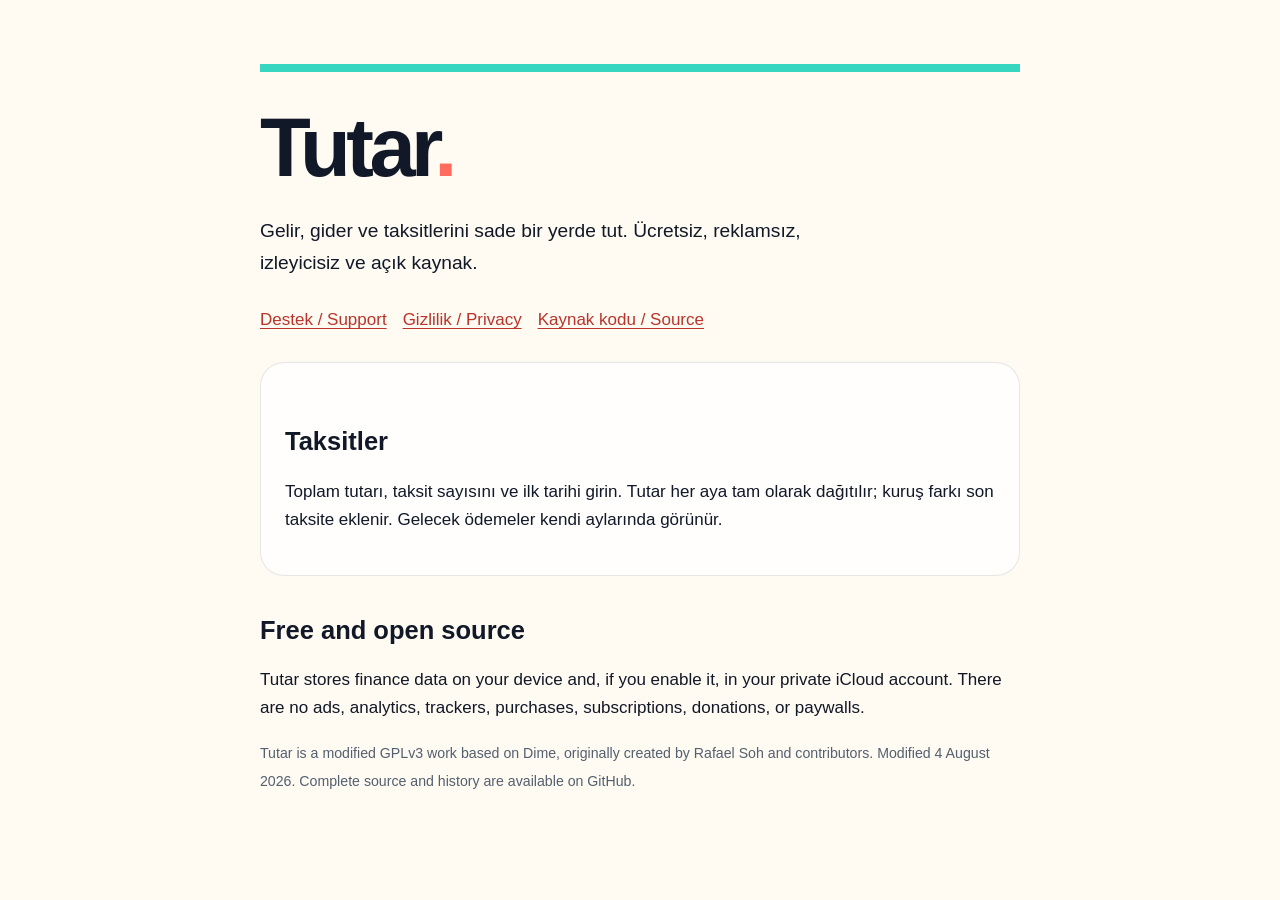
==== docs/index.html @ 29f67f0e "Tutar uygulamasını taksit ve çift dil desteğiyle oluştur" ====
<!doctype html>
<html lang="tr">
<head>
  <meta charset="utf-8">
  <meta name="viewport" content="width=device-width,initial-scale=1">
  <meta name="description" content="Tutar — ücretsiz ve açık kaynak iOS gelir, gider ve taksit takip uygulaması.">
  <title>Tutar</title>
  <link rel="stylesheet" href="style.css">
</head>
<body><main>
  <header>
    <h1>Tutar<span class="mark">.</span></h1>
    <p class="lead">Gelir, gider ve taksitlerini sade bir yerde tut. Ücretsiz, reklamsız, izleyicisiz ve açık kaynak.</p>
    <nav><a href="support.html">Destek / Support</a><a href="privacy.html">Gizlilik / Privacy</a><a href="https://github.com/furkancak1r/tutar-ios">Kaynak kodu / Source</a></nav>
  </header>
  <section class="card">
    <h2>Taksitler</h2>
    <p>Toplam tutarı, taksit sayısını ve ilk tarihi girin. Tutar her aya tam olarak dağıtılır; kuruş farkı son taksite eklenir. Gelecek ödemeler kendi aylarında görünür.</p>
  </section>
  <section lang="en">
    <h2>Free and open source</h2>
    <p>Tutar stores finance data on your device and, if you enable it, in your private iCloud account. There are no ads, analytics, trackers, purchases, subscriptions, donations, or paywalls.</p>
  </section>
  <p><small>Tutar is a modified GPLv3 work based on Dime, originally created by Rafael Soh and contributors. Modified 4 August 2026. Complete source and history are available on GitHub.</small></p>
</main></body>
</html>
---- docs/style.css ----
:root {
  color-scheme: light dark;
  --navy: #111827;
  --coral: #ff6b5e;
  --mint: #37d6c0;
  --paper: #fffaf2;
  --ink: #111827;
}

* { box-sizing: border-box; }
body {
  margin: 0;
  font: 17px/1.65 -apple-system, BlinkMacSystemFont, "Segoe UI", sans-serif;
  background: var(--paper);
  color: var(--ink);
}
main { width: min(760px, calc(100% - 40px)); margin: 0 auto; padding: 64px 0 80px; }
header { border-top: 8px solid var(--mint); padding-top: 28px; }
h1, h2 { line-height: 1.15; }
h1 { font-size: clamp(2.7rem, 9vw, 5.2rem); margin: 0; letter-spacing: -.055em; }
h2 { margin-top: 2.5rem; }
.mark { color: var(--coral); }
.lead { font-size: 1.2rem; max-width: 620px; }
.card { background: rgba(255,255,255,.72); border: 1px solid rgba(17,24,39,.1); border-radius: 24px; padding: 24px; margin: 24px 0; }
a { color: #b9342b; text-underline-offset: 3px; }
nav { display: flex; flex-wrap: wrap; gap: 16px; margin: 28px 0; }
small { color: #53606f; }
code { overflow-wrap: anywhere; }
@media (prefers-color-scheme: dark) {
  :root { --paper: #0b1220; --ink: #f7f2e9; }
  .card { background: rgba(255,255,255,.06); border-color: rgba(255,255,255,.13); }
  a { color: #ff9b90; }
  small { color: #aeb8c4; }
}
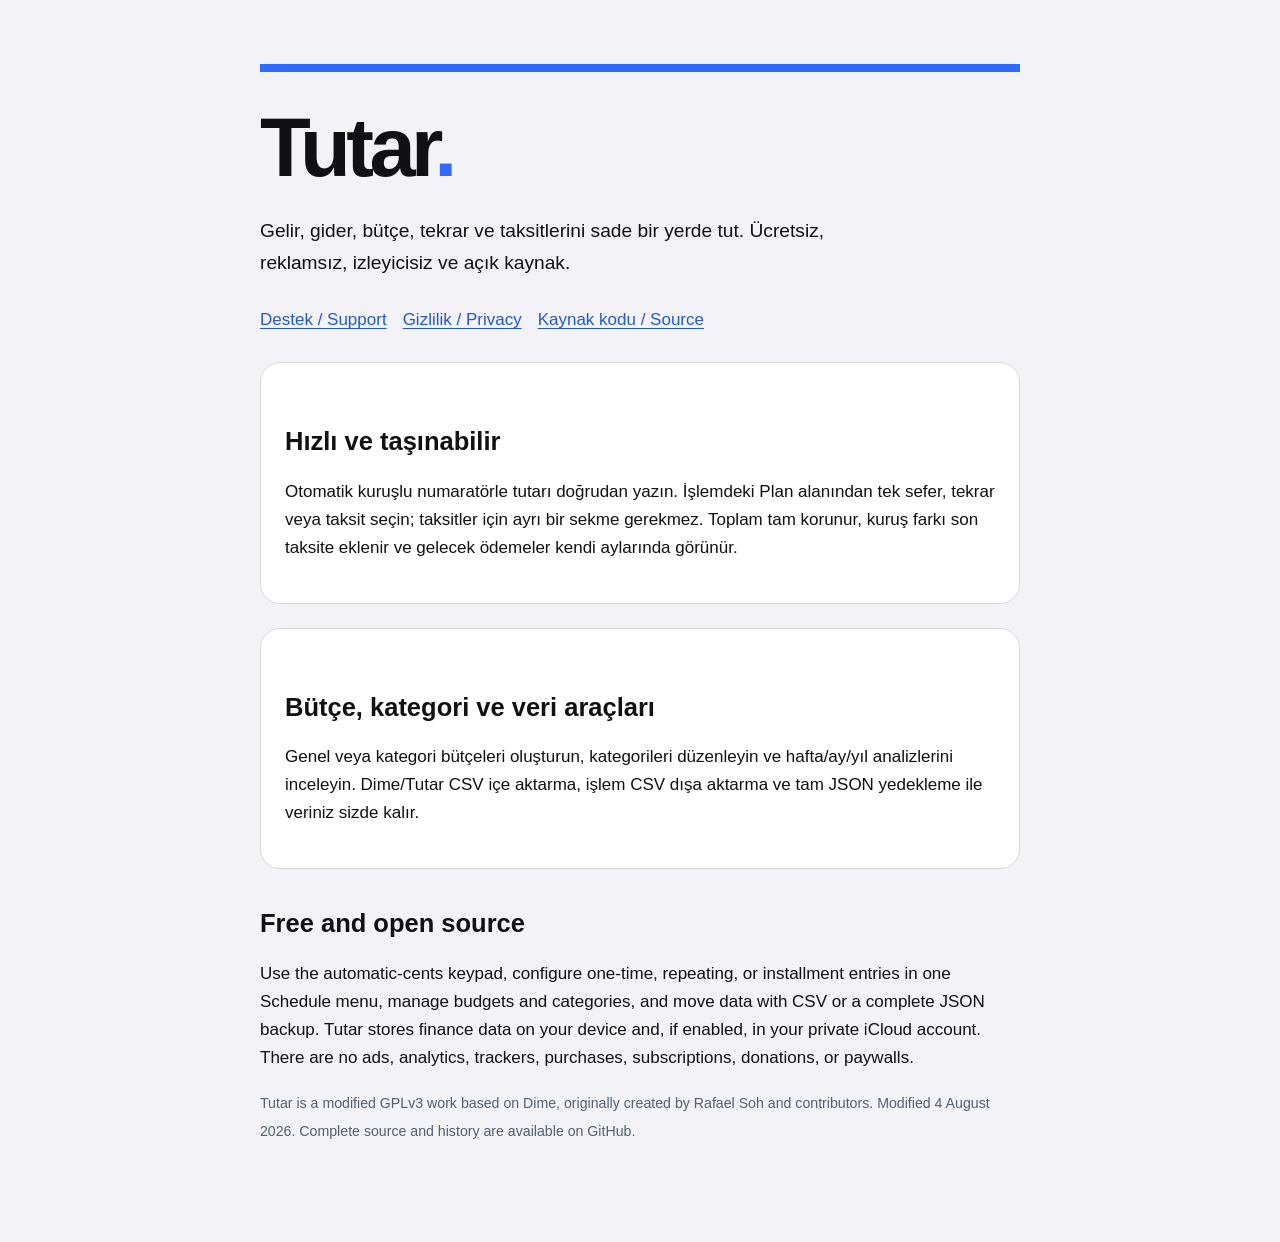
==== commit fef37ddd: "Tutar deneyimini numaratör ve veri araçlarıyla yenile" ====
--- a/docs/index.html
+++ b/docs/index.html
@@ -10,16 +10,20 @@
 <body><main>
   <header>
     <h1>Tutar<span class="mark">.</span></h1>
-    <p class="lead">Gelir, gider ve taksitlerini sade bir yerde tut. Ücretsiz, reklamsız, izleyicisiz ve açık kaynak.</p>
+    <p class="lead">Gelir, gider, bütçe, tekrar ve taksitlerini sade bir yerde tut. Ücretsiz, reklamsız, izleyicisiz ve açık kaynak.</p>
     <nav><a href="support.html">Destek / Support</a><a href="privacy.html">Gizlilik / Privacy</a><a href="https://github.com/furkancak1r/tutar-ios">Kaynak kodu / Source</a></nav>
   </header>
   <section class="card">
-    <h2>Taksitler</h2>
-    <p>Toplam tutarı, taksit sayısını ve ilk tarihi girin. Tutar her aya tam olarak dağıtılır; kuruş farkı son taksite eklenir. Gelecek ödemeler kendi aylarında görünür.</p>
+    <h2>Hızlı ve taşınabilir</h2>
+    <p>Otomatik kuruşlu numaratörle tutarı doğrudan yazın. İşlemdeki Plan alanından tek sefer, tekrar veya taksit seçin; taksitler için ayrı bir sekme gerekmez. Toplam tam korunur, kuruş farkı son taksite eklenir ve gelecek ödemeler kendi aylarında görünür.</p>
+  </section>
+  <section class="card">
+    <h2>Bütçe, kategori ve veri araçları</h2>
+    <p>Genel veya kategori bütçeleri oluşturun, kategorileri düzenleyin ve hafta/ay/yıl analizlerini inceleyin. Dime/Tutar CSV içe aktarma, işlem CSV dışa aktarma ve tam JSON yedekleme ile veriniz sizde kalır.</p>
   </section>
   <section lang="en">
     <h2>Free and open source</h2>
-    <p>Tutar stores finance data on your device and, if you enable it, in your private iCloud account. There are no ads, analytics, trackers, purchases, subscriptions, donations, or paywalls.</p>
+    <p>Use the automatic-cents keypad, configure one-time, repeating, or installment entries in one Schedule menu, manage budgets and categories, and move data with CSV or a complete JSON backup. Tutar stores finance data on your device and, if enabled, in your private iCloud account. There are no ads, analytics, trackers, purchases, subscriptions, donations, or paywalls.</p>
   </section>
   <p><small>Tutar is a modified GPLv3 work based on Dime, originally created by Rafael Soh and contributors. Modified 4 August 2026. Complete source and history are available on GitHub.</small></p>
 </main></body>
--- a/docs/style.css
+++ b/docs/style.css
@@ -1,10 +1,9 @@
 :root {
   color-scheme: light dark;
-  --navy: #111827;
-  --coral: #ff6b5e;
-  --mint: #37d6c0;
-  --paper: #fffaf2;
-  --ink: #111827;
+  --accent: #2f6bff;
+  --paper: #f2f2f7;
+  --surface: #ffffff;
+  --ink: #111113;
 }
 
 * { box-sizing: border-box; }
@@ -15,20 +14,20 @@
   color: var(--ink);
 }
 main { width: min(760px, calc(100% - 40px)); margin: 0 auto; padding: 64px 0 80px; }
-header { border-top: 8px solid var(--mint); padding-top: 28px; }
+header { border-top: 8px solid var(--accent); padding-top: 28px; }
 h1, h2 { line-height: 1.15; }
 h1 { font-size: clamp(2.7rem, 9vw, 5.2rem); margin: 0; letter-spacing: -.055em; }
 h2 { margin-top: 2.5rem; }
-.mark { color: var(--coral); }
+.mark { color: var(--accent); }
 .lead { font-size: 1.2rem; max-width: 620px; }
-.card { background: rgba(255,255,255,.72); border: 1px solid rgba(17,24,39,.1); border-radius: 24px; padding: 24px; margin: 24px 0; }
-a { color: #b9342b; text-underline-offset: 3px; }
+.card { background: var(--surface); border: 1px solid #d9d9df; border-radius: 20px; padding: 24px; margin: 24px 0; }
+a { color: #2459d3; text-underline-offset: 3px; }
 nav { display: flex; flex-wrap: wrap; gap: 16px; margin: 28px 0; }
 small { color: #53606f; }
 code { overflow-wrap: anywhere; }
 @media (prefers-color-scheme: dark) {
-  :root { --paper: #0b1220; --ink: #f7f2e9; }
-  .card { background: rgba(255,255,255,.06); border-color: rgba(255,255,255,.13); }
-  a { color: #ff9b90; }
+  :root { --paper: #000000; --surface: #1c1c1e; --ink: #f5f5f7; }
+  .card { border-color: #38383a; }
+  a { color: #7da2ff; }
   small { color: #aeb8c4; }
 }
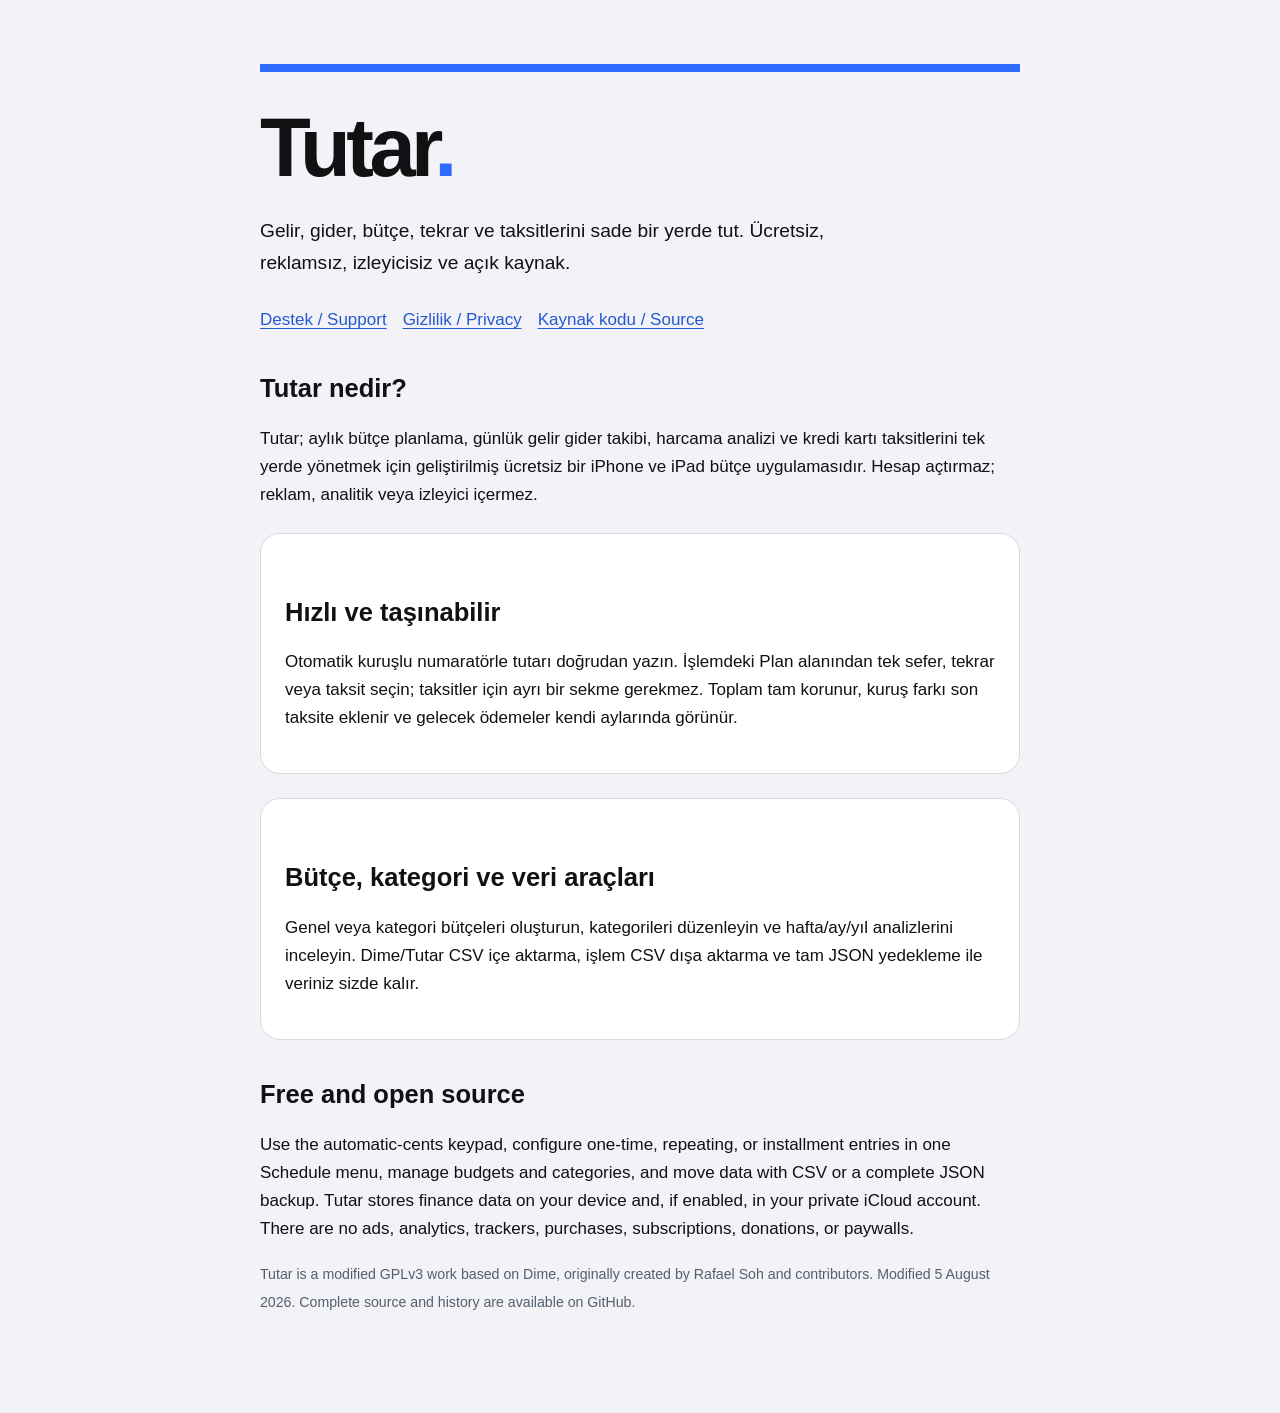
==== commit defedbde: "Arama görünürlüğünü iyileştir" ====
--- a/docs/index.html
+++ b/docs/index.html
@@ -3,9 +3,62 @@
 <head>
   <meta charset="utf-8">
   <meta name="viewport" content="width=device-width,initial-scale=1">
-  <meta name="description" content="Tutar — ücretsiz ve açık kaynak iOS gelir, gider ve taksit takip uygulaması.">
-  <title>Tutar</title>
+  <meta name="description" content="Tutar, iPhone ve iPad için ücretsiz bütçe, gelir gider, harcama ve taksit takip uygulamasıdır. Reklamsız, izleyicisiz ve açık kaynak.">
+  <meta name="robots" content="index,follow,max-image-preview:large">
+  <meta name="application-name" content="Tutar">
+  <meta name="theme-color" content="#000000">
+  <link rel="canonical" href="https://furkancak1r.github.io/tutar-ios/">
+  <meta property="og:type" content="website">
+  <meta property="og:locale" content="tr_TR">
+  <meta property="og:locale:alternate" content="en_US">
+  <meta property="og:site_name" content="Tutar">
+  <meta property="og:title" content="Tutar — Ücretsiz Bütçe ve Gelir Gider Takibi">
+  <meta property="og:description" content="Bütçe, gelir gider, harcama ve kredi kartı taksitlerini reklamsız ve açık kaynak bir iOS uygulamasında takip edin.">
+  <meta property="og:url" content="https://furkancak1r.github.io/tutar-ios/">
+  <meta property="og:image" content="https://raw.githubusercontent.com/furkancak1r/tutar-ios/main/app/Tutar/Resources/Assets.xcassets/AppIcon.appiconset/TutarIcon.png">
+  <meta name="twitter:card" content="summary">
+  <meta name="twitter:title" content="Tutar — Ücretsiz Bütçe ve Gelir Gider Takibi">
+  <meta name="twitter:description" content="Ücretsiz, reklamsız ve açık kaynak iOS bütçe uygulaması.">
+  <meta name="twitter:image" content="https://raw.githubusercontent.com/furkancak1r/tutar-ios/main/app/Tutar/Resources/Assets.xcassets/AppIcon.appiconset/TutarIcon.png">
+  <title>Tutar — Ücretsiz Bütçe, Gelir Gider ve Taksit Takibi</title>
   <link rel="stylesheet" href="style.css">
+  <script type="application/ld+json">
+  {
+    "@context": "https://schema.org",
+    "@type": "SoftwareApplication",
+    "name": "Tutar",
+    "description": "iPhone ve iPad için ücretsiz, reklamsız ve açık kaynak bütçe, gelir gider, harcama ve taksit takip uygulaması.",
+    "applicationCategory": "FinanceApplication",
+    "operatingSystem": "iOS 17 or later; iPadOS 17 or later",
+    "url": "https://furkancak1r.github.io/tutar-ios/",
+    "downloadUrl": "https://apps.apple.com/app/id6797777369",
+    "image": "https://raw.githubusercontent.com/furkancak1r/tutar-ios/main/app/Tutar/Resources/Assets.xcassets/AppIcon.appiconset/TutarIcon.png",
+    "softwareVersion": "1.0",
+    "dateModified": "2026-08-05",
+    "inLanguage": ["tr", "en"],
+    "isAccessibleForFree": true,
+    "offers": {
+      "@type": "Offer",
+      "price": "0",
+      "priceCurrency": "TRY"
+    },
+    "license": "https://www.gnu.org/licenses/gpl-3.0.html",
+    "codeRepository": "https://github.com/furkancak1r/tutar-ios",
+    "author": {
+      "@type": "Person",
+      "name": "Furkan Çakır"
+    },
+    "isBasedOn": {
+      "@type": "SoftwareSourceCode",
+      "name": "Dime",
+      "url": "https://github.com/rafsoh/dimeApp",
+      "author": {
+        "@type": "Person",
+        "name": "Rafael Soh"
+      }
+    }
+  }
+  </script>
 </head>
 <body><main>
   <header>
@@ -13,6 +66,10 @@
     <p class="lead">Gelir, gider, bütçe, tekrar ve taksitlerini sade bir yerde tut. Ücretsiz, reklamsız, izleyicisiz ve açık kaynak.</p>
     <nav><a href="support.html">Destek / Support</a><a href="privacy.html">Gizlilik / Privacy</a><a href="https://github.com/furkancak1r/tutar-ios">Kaynak kodu / Source</a></nav>
   </header>
+  <section>
+    <h2>Tutar nedir?</h2>
+    <p>Tutar; aylık bütçe planlama, günlük gelir gider takibi, harcama analizi ve kredi kartı taksitlerini tek yerde yönetmek için geliştirilmiş ücretsiz bir iPhone ve iPad bütçe uygulamasıdır. Hesap açtırmaz; reklam, analitik veya izleyici içermez.</p>
+  </section>
   <section class="card">
     <h2>Hızlı ve taşınabilir</h2>
     <p>Otomatik kuruşlu numaratörle tutarı doğrudan yazın. İşlemdeki Plan alanından tek sefer, tekrar veya taksit seçin; taksitler için ayrı bir sekme gerekmez. Toplam tam korunur, kuruş farkı son taksite eklenir ve gelecek ödemeler kendi aylarında görünür.</p>
@@ -25,6 +82,6 @@
     <h2>Free and open source</h2>
     <p>Use the automatic-cents keypad, configure one-time, repeating, or installment entries in one Schedule menu, manage budgets and categories, and move data with CSV or a complete JSON backup. Tutar stores finance data on your device and, if enabled, in your private iCloud account. There are no ads, analytics, trackers, purchases, subscriptions, donations, or paywalls.</p>
   </section>
-  <p><small>Tutar is a modified GPLv3 work based on Dime, originally created by Rafael Soh and contributors. Modified 4 August 2026. Complete source and history are available on GitHub.</small></p>
+  <p><small>Tutar is a modified GPLv3 work based on Dime, originally created by Rafael Soh and contributors. Modified 5 August 2026. Complete source and history are available on GitHub.</small></p>
 </main></body>
 </html>
